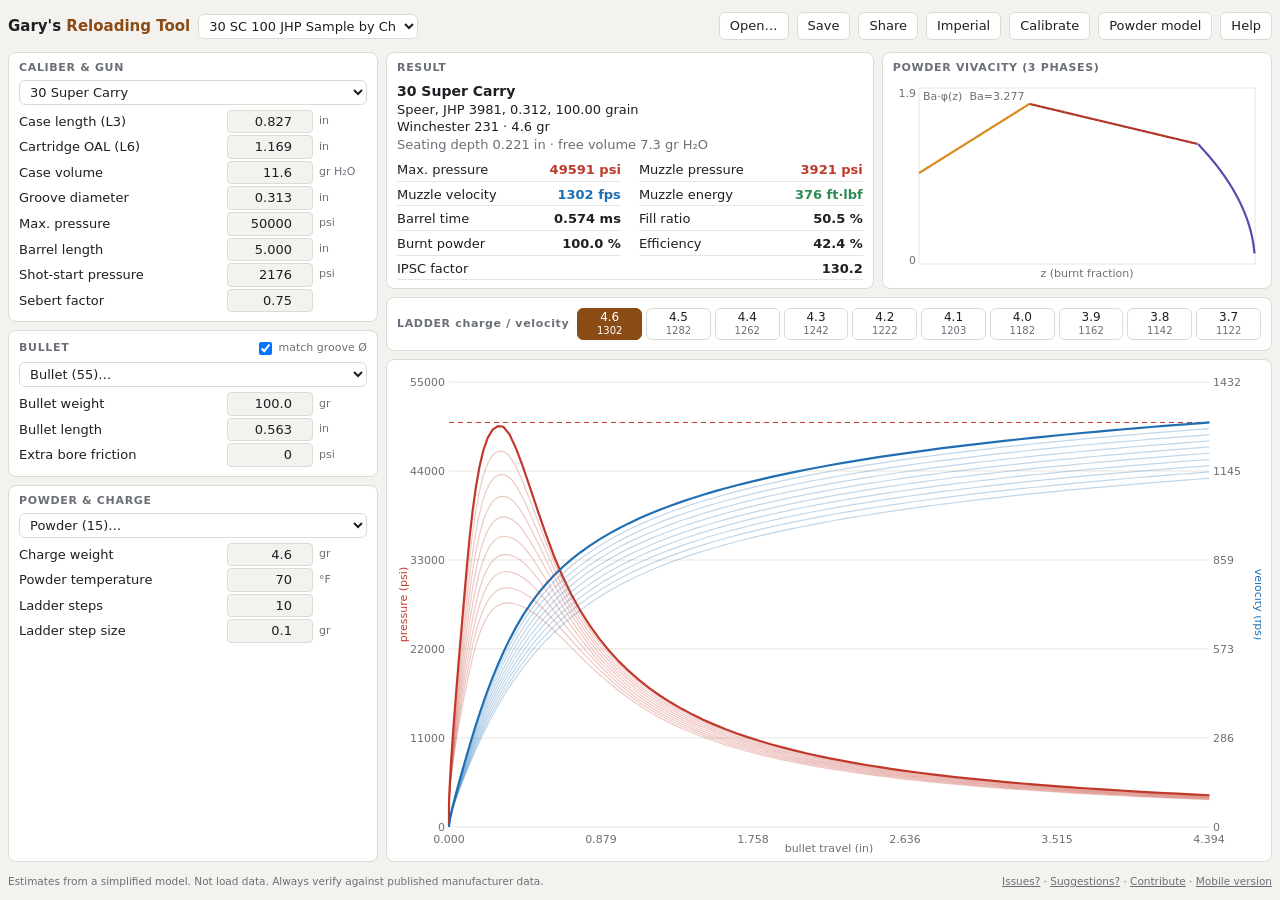
==== web/index.html @ 014fd68a "Add Contribute link to the GitHub repository; scrollable More tab on small phones" ====
<!doctype html>
<html lang="en">
<head>
<meta charset="utf-8">
<meta name="viewport" content="width=device-width, initial-scale=1">
<title>Gary's Reloading Tool</title>
<script>
  // Send phones and tablets to the mobile layout unless the user asked for desktop.
  (function () {
    var q = location.search, ua = navigator.userAgent || '';
    if (/[?&]desktop=1/.test(q)) { try { sessionStorage.setItem('grt.forceDesktop', '1'); } catch (e) {} return; }
    var force = false; try { force = sessionStorage.getItem('grt.forceDesktop') === '1'; } catch (e) {}
    if (!force && /Mobi|Android|iPhone|iPad|iPod|Opera Mini|IEMobile|webOS|BlackBerry/i.test(ua)) location.replace('mobile.html');
  })();
</script>
<link rel="stylesheet" href="style.css">
<link rel="stylesheet" href="desktop.css">
</head>
<body data-minw="940" data-minh="610">
<div id="app">
  <div id="main">
    <header>
      <div class="brand">Gary's <span>Reloading Tool</span></div>
      <select id="selLoad" aria-label="Example loads"></select>
      <div class="sp"></div>
      <button id="btnOpen" title="Open .grtload / .caliber / .projectile / .propellant">Open…</button>
      <button id="btnSave" title="Download this load as .grtload">Save</button>
      <button id="btnShare" title="Share this load, caliber, bullet or powder with the community">Share</button>
      <button id="btnUnits" title="Switch units">Imperial</button>
      <button id="btnCal" title="Fit powder to your chronograph data">Calibrate</button>
      <button id="btnAdv" title="Show powder model parameters">Powder model</button>
      <button id="btnHelp">Help</button>
      <input id="file" type="file" multiple accept=".grtload,.caliber,.projectile,.propellant,.xml" hidden>
    </header>
    <div id="body">
      <div id="left">
        <div class="panel"><div class="ph"><h2>Caliber &amp; gun</h2></div><select id="selCaliber"></select><div id="f-caliber"></div></div>
        <div class="panel"><div class="ph"><h2>Bullet</h2><label class="chk"><input type="checkbox" id="projFilter" checked> match groove Ø</label></div><select id="selProjectile"></select><div id="f-projectile"></div></div>
        <div class="panel pw"><div class="ph"><h2>Powder &amp; charge</h2></div><select id="selPowder"></select><div id="f-powder"></div></div>
      </div>
      <div id="right">
        <div id="top">
          <div class="panel"><h2>Result</h2><div id="summary"></div><div id="res"><div id="results"></div></div></div>
          <div class="panel" id="vivp"><h2>Powder vivacity (3 phases)</h2><canvas id="viv"></canvas></div>
        </div>
        <div class="panel" id="ladp"><h2>Ladder <span class="muted nocase">charge / velocity</span></h2><div id="ladder"></div></div>
        <div class="panel" id="chartp"><canvas id="chart"></canvas></div>
      </div>
    </div>
    <footer class="disclaimer"><span>Estimates from a simplified model. Not load data. Always verify against published manufacturer data.</span><span><a href="mailto:webmaster@garysreloadingtool.com?subject=I%20found%20an%20issue%20on%20the%20website.">Issues?</a> · <a href="mailto:webmaster@garysreloadingtool.com?subject=I%20have%20a%20suggestion.">Suggestions?</a> · <a href="https://github.com/garysreloadingtool/community-reloading-db">Contribute</a> · <a href="mobile.html">Mobile version</a></span></footer>
  </div>
</div>
<div id="gate" class="modal" hidden><div class="box">
  <h3>Screen too small</h3>
  <p>This version is meant for a window of at least <b id="gateSize"></b>.</p>
  <p class="muted">Enlarge the window, rotate your device, or zoom out.</p>
  <button id="gateTry">Try anyway</button>
</div></div>

<div id="help" class="modal" hidden><div class="box">
  <h3>About Gary's Reloading Tool</h3>
  <p>An interior-ballistics estimator that runs entirely in your browser. Nothing is uploaded; save this page (or the whole folder) and it works offline.</p>
  <ul>
    <li>Pick an example load, or a caliber, bullet and powder. Every value can be edited.</li>
    <li><b>Open</b> reads <code>.grtload</code>, <code>.caliber</code>, <code>.projectile</code> and <code>.propellant</code> files (you can also drag and drop them). <b>Save</b> downloads the current load.</li>
    <li>Ladder: set the steps (2–10) and step size to compare reduced charges. Click a step to highlight it.</li>
    <li>Built-in data comes from the community GRT database collection (github.com/zen/grt_databases, CC0).</li>
  </ul>
  <p><b>Safety:</b> results come from a simplified model and can be wrong by a wide margin. Never use them as load data. Always start from published manufacturer data, measure your own case volume and bullet length, and work up carefully.</p>
  <button data-close>Close</button>
</div></div>

<div id="calib" class="modal" hidden><div class="box cbox">
  <div class="chead"><h3>Calibration library</h3><select id="cList" aria-label="Saved calibrations"></select><button id="cNew">New</button><button data-close aria-label="Close">✕</button></div>
  <div class="ctabs"><button class="on" data-ctab="0">Firearm</button><button data-ctab="1">Setup</button><button data-ctab="2">Shots &amp; fit</button></div>
  <div class="cbody">
    <div class="ccol">
      <div class="cload muted" data-cp="0">Load: <span id="cLoad"></span></div>
      <div id="cFieldsT" class="cgrid" data-cp="0"></div>
      <div id="cFieldsN" class="cgrid" data-cp="1"></div>
      <label class="cf cnotes" data-cp="1"><span>Notes</span><textarea id="c-notes" rows="2" placeholder="scope, suppressor, cleaning, conditions…"></textarea></label>
    </div>
    <div class="ccol" data-cp="2">
      <label class="cf"><span>Shots: one charge per line, then each velocity (<i id="cShotsUnit"></i>)</span>
        <textarea id="cShots" rows="5" placeholder="38.0: 2771 2790 2782 2789&#10;41.0: 2974 2973 2982 2978 2980"></textarea></label>
      <div id="cOut"></div>
    </div>
  </div>
  <div class="cbtns"><button id="cFit" class="on">Fit powder</button><button id="cSave">Save</button><button id="cApply">Apply to load</button>
    <span class="sp"></span><button id="cImport">Import…</button><button id="cExport">Export all</button><button id="cDel">Delete</button><button id="cShare">Share…</button><button id="cCommunity">Community…</button>
    <input id="cFile" type="file" accept=".json,application/json" hidden></div>
  <div class="disclaimer">Saved in this browser only. Use Export to back up or move to another device.</div>
</div></div>
<div id="mcomm" class="modal" hidden><div class="box mbox">
  <div class="chead"><h3>Community calibrations</h3><span class="sp flex1"></span><button id="mRefresh">Refresh</button><button data-close aria-label="Close">✕</button></div>
  <div class="mfilter"><input id="mSearch" type="search" placeholder="Search firearm, caliber, bullet, powder…"><label class="chk"><input type="checkbox" id="mMatch" checked> match current load</label></div>
  <div id="mList"></div>
  <div class="mfoot"><span id="mStatus" class="muted"></span><span class="sp"></span><button id="mPrev">‹</button><span id="mPage"></span><button id="mNext">›</button></div>
  <div class="disclaimer">Shared by other users and only checked for format. Their rifles are not yours: start low and verify with your own chronograph.</div>
</div></div>
<div id="cshare" class="modal" hidden><div class="box">
  <h3>Share with the community</h3>
  <p class="muted">Opens a GitHub issue (free account needed) with the data below. A maintainer reviews it before it's published. Your serial number and location are never shared.</p>
  <div class="mfilter"><input id="shHandle" type="text" placeholder="Name to credit (optional)"><label class="chk"><input type="checkbox" id="shNotes"> include notes</label></div>
  <pre id="shPreview"></pre>
  <div class="cbtns"><button id="shSubmit" class="on">Open GitHub issue</button><button id="shDownload">Download</button><span class="sp"></span><button data-close>Cancel</button></div>
</div></div>
<div id="ishare" class="modal" hidden><div class="box">
  <h3>Share with the community</h3>
  <p class="muted">Shares the current item with everyone using the site. It opens a GitHub issue (free account needed), and a maintainer reviews it before it appears in the lists (marked ☁).</p>
  <div class="cbtns ikinds"><button data-ikind="load">Whole load</button><button data-ikind="caliber">Caliber</button><button data-ikind="projectile">Bullet</button><button data-ikind="powder">Powder</button></div>
  <div class="mfilter mt8"><input id="isName" type="text" maxlength="120" placeholder="Name"></div>
  <div class="mfilter mt6"><input id="isHandle" type="text" maxlength="40" placeholder="Name to credit (optional)"><input id="isNotes" type="text" maxlength="500" placeholder="Notes, e.g. source of the data (optional)"></div>
  <pre id="isPreview"></pre>
  <div class="cbtns"><button id="isSubmit" class="on">Open GitHub issue</button><button id="isDownload">Download</button><span class="sp"></span><button data-close>Cancel</button></div>
</div></div>
<div id="toast" class="toast"></div>
<script src="tt.js"></script>
<script src="config.js"></script>
<script src="data.js"></script>
<script src="engine.js"></script>
<script src="app.js"></script>
<script src="calib.js"></script>
<script src="community.js"></script>
<script src="items.js"></script>
</body>
</html>
---- web/style.css ----
:root {
  --bg: #f3f2ee; --panel: #ffffff; --fg: #1d1f22; --muted: #6b6f76; --line: #dcdad3; --grid: #e7e5df;
  --accent: #8a4b14; --accent-fg: #fff; --bad: #c0392b;
  --c-p: #c0392b; --c-v: #1f6fb2; --c-e: #2e8b57; --c-1: #d98a1c; --c-2: #b0392b; --c-3: #5a4bb0;
  color-scheme: light;
}
@media (prefers-color-scheme: dark) {
  :root:not([data-theme="light"]) {
    --bg: #15171a; --panel: #1e2125; --fg: #e7e6e2; --muted: #9aa0a8; --line: #33373d; --grid: #2a2e33;
    --accent: #e0a060; --accent-fg: #1a1a1a; --bad: #ff6b5b; --c-p: #ff7a6b; --c-v: #6fb3ff; --c-e: #6fd39a;
    --c-1: #f0b050; --c-2: #ff7a6b; --c-3: #a99bff;
    color-scheme: dark;
  }
}
:root[data-theme="dark"] {
  --bg: #15171a; --panel: #1e2125; --fg: #e7e6e2; --muted: #9aa0a8; --line: #33373d; --grid: #2a2e33;
  --accent: #e0a060; --accent-fg: #1a1a1a; --bad: #ff6b5b; --c-p: #ff7a6b; --c-v: #6fb3ff; --c-e: #6fd39a;
  --c-1: #f0b050; --c-2: #ff7a6b; --c-3: #a99bff;
  color-scheme: dark;
}
* { box-sizing: border-box; }
html, body { margin: 0; height: 100%; overflow: hidden; background: var(--bg); color: var(--fg); font: 13px/1.35 system-ui, -apple-system, "Segoe UI", sans-serif; }
body.tryanyway { overflow: auto; }
button, select, input { font: inherit; color: inherit; }
button { background: var(--panel); border: 1px solid var(--line); border-radius: 6px; padding: 4px 10px; cursor: pointer; }
button:hover { border-color: var(--accent); }
button.on { background: var(--accent); color: var(--accent-fg); border-color: var(--accent); }
select { background: var(--panel); border: 1px solid var(--line); border-radius: 6px; padding: 3px 6px; width: 100%; min-width: 0; }
.panel { background: var(--panel); border: 1px solid var(--line); border-radius: 8px; padding: 8px 10px; min-height: 0; overflow: hidden; }
h2 { font-size: 11px; text-transform: uppercase; letter-spacing: .06em; color: var(--muted); margin: 0 0 6px; font-weight: 600; }
.row { display: grid; grid-template-columns: 1fr 86px 46px; align-items: center; gap: 6px; padding: 1px 0; }
.row .lbl { white-space: nowrap; overflow: hidden; text-overflow: ellipsis; }
.row input { width: 100%; border: 1px solid var(--line); border-radius: 4px; padding: 2px 5px; background: var(--bg); text-align: right; }
.row .unit { color: var(--muted); font-size: 11px; white-space: nowrap; overflow: hidden; }
.row.adv { display: none; }
body.showadv .row.adv { display: grid; }
.muted { color: var(--muted); }
.brand { font-weight: 700; font-size: 15px; white-space: nowrap; }
.brand span { color: var(--accent); }
#summary .t { font-weight: 700; font-size: 14px; }
#summary div { white-space: nowrap; overflow: hidden; text-overflow: ellipsis; }
.kv { display: flex; justify-content: space-between; gap: 8px; padding: 2px 0; border-bottom: 1px solid var(--grid); }
.kv b { font-variant-numeric: tabular-nums; }
.kv.p b { color: var(--c-p); } .kv.v b { color: var(--c-v); } .kv.e b { color: var(--c-e); } .kv.bad b { color: var(--bad); }
.warn { color: var(--bad); font-weight: 600; margin-top: 4px; }
#ladder { display: flex; gap: 4px; overflow: hidden; flex-wrap: nowrap; }
.lstep { flex: 1 1 0; min-width: 0; padding: 2px 2px; font-size: 12px; display: flex; flex-direction: column; align-items: center; line-height: 1.15; }
.lstep small { color: var(--muted); font-size: 10px; } .lstep.on small { color: inherit; }
.lstep.over { border-color: var(--bad); }
canvas { display: block; width: 100%; height: 100%; touch-action: pan-y; }
.chk { display: flex; gap: 4px; align-items: center; font-size: 11px; color: var(--muted); white-space: nowrap; }
.disclaimer { font-size: 10.5px; color: var(--muted); }
.toast { position: fixed; left: 50%; bottom: 18px; transform: translateX(-50%) translateY(80px); background: var(--fg); color: var(--bg); padding: 8px 14px; border-radius: 8px; transition: transform .25s; z-index: 50; max-width: 90vw; }
.toast.show { transform: translateX(-50%) translateY(0); } .toast.bad { background: var(--bad); color: #fff; }
.modal { position: fixed; inset: 0; background: rgba(0,0,0,.45); display: flex; align-items: center; justify-content: center; z-index: 60; padding: 16px; }
.modal[hidden] { display: none; }
.modal .box { background: var(--panel); border: 1px solid var(--line); border-radius: 10px; padding: 18px 20px; max-width: 560px; width: 100%; max-height: 100%; overflow: auto; }
.modal h3 { margin: 0 0 8px; }
.modal p, .modal li { margin: 6px 0; }
#gate .box { text-align: center; max-width: 420px; }
#gate .box button { margin-top: 10px; background: var(--accent); color: var(--accent-fg); border-color: var(--accent); padding: 6px 16px; }
body.gated #app { visibility: hidden; }

/* calibration library */
.modal .cbox { max-width: 980px; display: flex; flex-direction: column; gap: 8px; padding: 14px 16px; }
.chead { display: flex; gap: 8px; align-items: center; }
.chead h3 { margin: 0; white-space: nowrap; } .chead select { flex: 1; }
.cbody { display: grid; grid-template-columns: minmax(0, 1.3fr) minmax(0, 1fr); gap: 14px; min-height: 0; }
.ccol { display: flex; flex-direction: column; gap: 6px; min-width: 0; }
.cgrid { display: grid; grid-template-columns: repeat(3, minmax(0, 1fr)); gap: 4px 8px; }
.cf { display: flex; flex-direction: column; gap: 1px; font-size: 11px; color: var(--muted); min-width: 0; }
.cf i { font-style: normal; }
.cf input, .cf textarea { font: inherit; font-size: 13px; color: var(--fg); background: var(--bg); border: 1px solid var(--line); border-radius: 4px; padding: 3px 6px; width: 100%; resize: none; }
.cf textarea#cShots { font-family: ui-monospace, Menlo, monospace; }
.cload { white-space: nowrap; overflow: hidden; text-overflow: ellipsis; font-size: 12px; }
#cOut table { width: 100%; border-collapse: collapse; font-variant-numeric: tabular-nums; font-size: 12px; }
#cOut th, #cOut td { text-align: right; padding: 1px 4px; border-bottom: 1px solid var(--grid); }
#cOut th { color: var(--muted); font-weight: 600; }
.cbtns { display: flex; gap: 6px; flex-wrap: wrap; } .cbtns .sp { flex: 1; }
.ctabs { display: none; }

/* community */
.modal .mbox { max-width: 900px; height: min(620px, 100%); display: flex; flex-direction: column; gap: 8px; }
.mfilter { display: flex; gap: 8px; align-items: center; }
.mfilter input[type=search], .mfilter input[type=text] { flex: 1; min-width: 0; font: inherit; color: var(--fg); background: var(--bg); border: 1px solid var(--line); border-radius: 6px; padding: 4px 8px; }
#mList { flex: 1; min-height: 0; overflow: hidden; display: flex; flex-direction: column; gap: 4px; }
.mrow { display: flex; gap: 6px; align-items: center; border-bottom: 1px solid var(--grid); padding: 3px 0; height: 42px; }
.mtxt { flex: 1; min-width: 0; } .mtxt, .mtxt div { white-space: nowrap; overflow: hidden; text-overflow: ellipsis; } .mtxt .muted { font-size: 11.5px; }
.mfoot { display: flex; gap: 6px; align-items: center; } .mfoot .sp { flex: 1; } #mStatus { font-size: 11.5px; overflow: hidden; text-overflow: ellipsis; white-space: nowrap; min-width: 0; }
#shPreview, #isPreview { background: var(--bg); border: 1px solid var(--line); border-radius: 6px; padding: 6px; font-size: 11px; height: 220px; overflow: hidden; margin: 8px 0; white-space: pre-wrap; }
#mPage { white-space: nowrap; }

/* powder & charge: the extra model rows can exceed the panel, so this list scrolls */
#f-powder { flex: 1 1 auto; min-height: 0; overflow-y: auto; overscroll-behavior: contain; padding-right: 2px; }

/* share item dialog */
.ikinds button { flex: 1; }
#f-caliber, #f-projectile { min-height: 0; overflow-y: auto; overscroll-behavior: contain; padding-right: 2px; }

/* small utilities (used instead of inline style attributes, which the CSP blocks) */
.mt6 { margin-top: 6px; } .mt8 { margin-top: 8px; } .mt10 { margin-top: 10px; } .mtauto { margin-top: auto; }
.flex1 { flex: 1; } .pad8 { padding: 8px; } .nocase { text-transform: none; }
---- web/desktop.css ----
/* Desktop layout (index.html). */
  #app { display: grid; height: 100vh; grid-template-columns: minmax(0, 1fr); grid-template-rows: minmax(0, 1fr); gap: 8px; padding: 8px; }
  #main { grid-column: 1; grid-row: 1; display: grid; grid-template-rows: 36px minmax(0, 1fr) 22px; gap: 8px; min-height: 0; }
  header { display: flex; align-items: center; gap: 8px; }
  header select { width: 220px; }
  header button { white-space: nowrap; }
  header .sp { flex: 1; }
  #body { display: grid; grid-template-columns: 370px minmax(0, 1fr); gap: 8px; min-height: 0; }
  #left { display: flex; flex-direction: column; gap: 8px; min-height: 0; }
  #left .panel { display: flex; flex-direction: column; gap: 4px; }
  #left .panel { flex: 0 1 auto; min-height: 120px; }
  #left .panel:nth-child(2) { flex-shrink: 0; }
  #left .panel.pw { flex: 1 1 0; min-height: 190px; }

  .ph { display: flex; justify-content: space-between; align-items: center; gap: 6px; }
  .ph h2 { margin: 0; }
  #right { display: grid; grid-template-rows: auto 54px minmax(0, 1fr); gap: 8px; min-height: 0; }
  #top { display: grid; grid-template-columns: minmax(0, 1.25fr) minmax(0, 1fr); gap: 8px; }
  #res { display: grid; grid-template-columns: minmax(0,1fr) minmax(0,1fr); gap: 2px 18px; margin-top: 6px; }
  #res .kv:nth-last-child(1) { grid-column: span 2; }
  #vivp { display: flex; flex-direction: column; }
  #vivp canvas { flex: 1; min-height: 120px; }
  #ladp { display: flex; align-items: center; gap: 8px; padding: 6px 10px; }
  #ladp h2 { margin: 0; white-space: nowrap; }
  #ladder { flex: 1; }
  #chartp { position: relative; }
  footer { display: flex; justify-content: space-between; gap: 12px; align-items: center; }
  footer a { color: var(--muted); }
  #results { display: contents; }
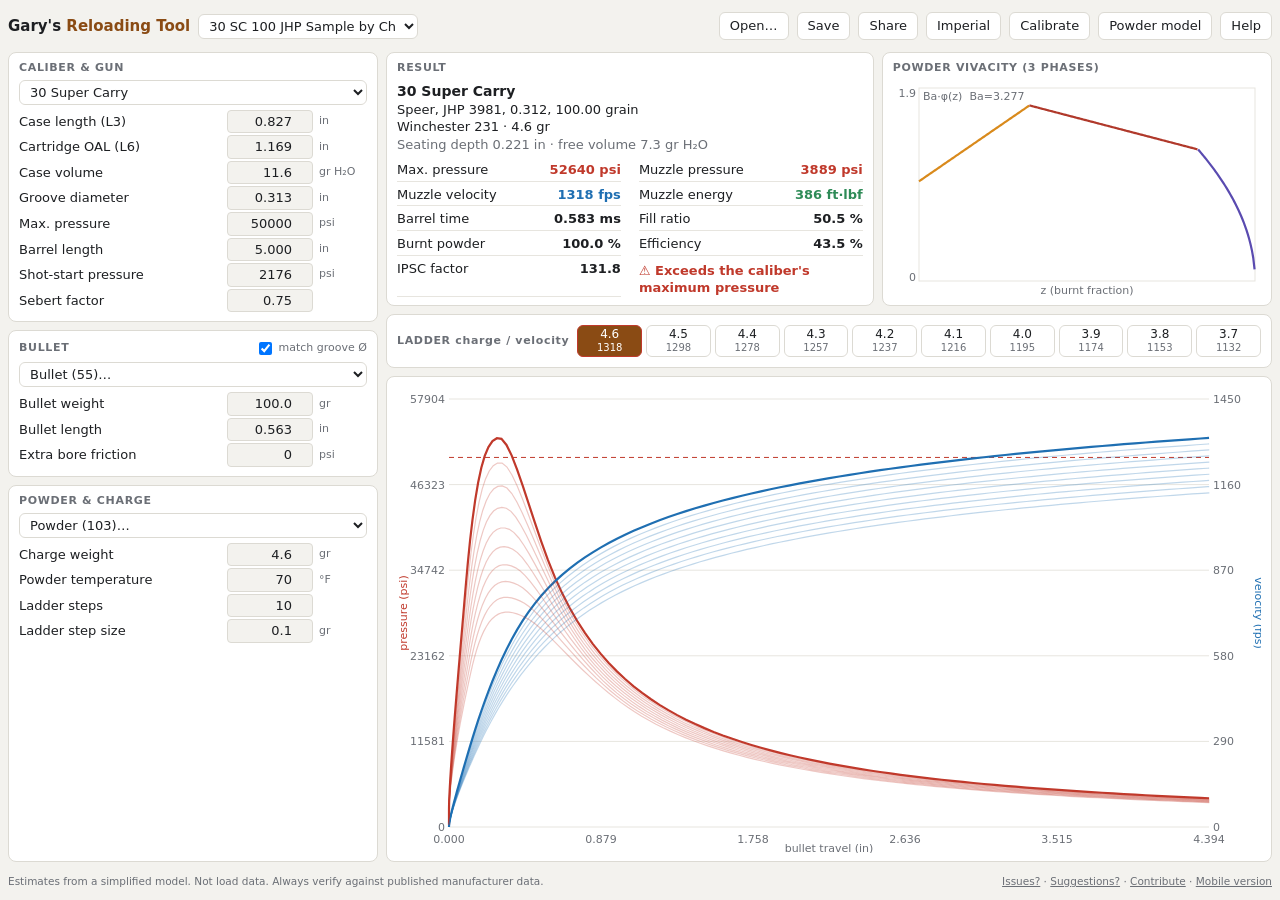
==== commit e44aeac0: "Fitted powders and typical cartridges; stable integrator, wall heat loss and overfill checks - 92 ri" ====
--- a/web/index.html
+++ b/web/index.html
@@ -118,6 +118,7 @@
 <script src="tt.js"></script>
 <script src="config.js"></script>
 <script src="data.js"></script>
+<script src="fitted.js"></script>
 <script src="engine.js"></script>
 <script src="app.js"></script>
 <script src="calib.js"></script>
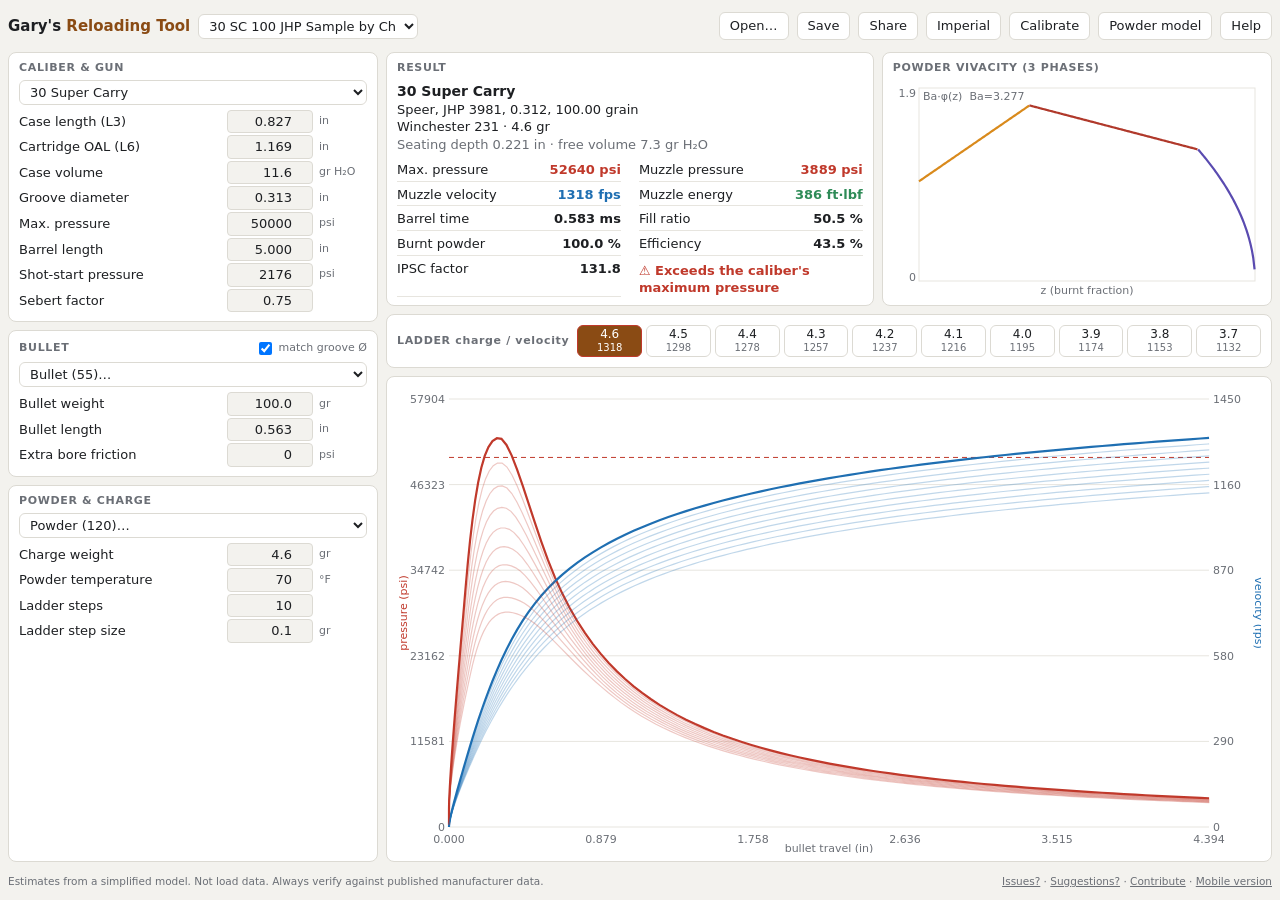
==== commit 93879bf0: "Remove the firearm serial/ID field; require maintainer approval for community calibrations The calib" ====
--- a/web/index.html
+++ b/web/index.html
@@ -100,7 +100,7 @@
 </div></div>
 <div id="cshare" class="modal" hidden><div class="box">
   <h3>Share with the community</h3>
-  <p class="muted">Opens a GitHub issue (free account needed) with the data below. A maintainer reviews it before it's published. Your serial number and location are never shared.</p>
+  <p class="muted">Opens a GitHub issue (free account needed) with the data below. A maintainer reviews it before it's published. Your location is never shared.</p>
   <div class="mfilter"><input id="shHandle" type="text" placeholder="Name to credit (optional)"><label class="chk"><input type="checkbox" id="shNotes"> include notes</label></div>
   <pre id="shPreview"></pre>
   <div class="cbtns"><button id="shSubmit" class="on">Open GitHub issue</button><button id="shDownload">Download</button><span class="sp"></span><button data-close>Cancel</button></div>
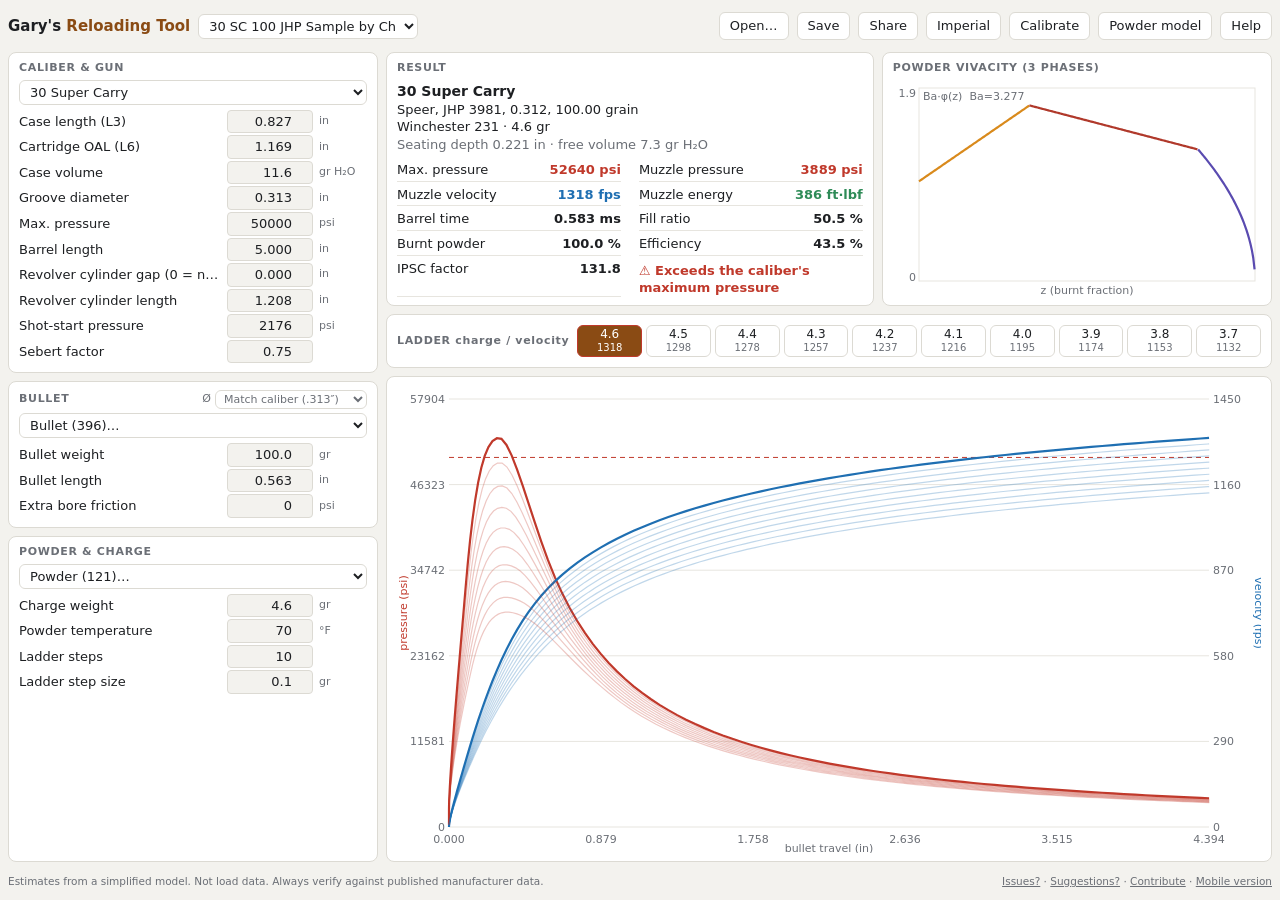
==== commit b9b49846: "Add ~1,500 bullets from manufacturer manuals; filter bullet list by diameter Bullets named in the re" ====
--- a/web/index.html
+++ b/web/index.html
@@ -35,7 +35,7 @@
     <div id="body">
       <div id="left">
         <div class="panel"><div class="ph"><h2>Caliber &amp; gun</h2></div><select id="selCaliber"></select><div id="f-caliber"></div></div>
-        <div class="panel"><div class="ph"><h2>Bullet</h2><label class="chk"><input type="checkbox" id="projFilter" checked> match groove Ø</label></div><select id="selProjectile"></select><div id="f-projectile"></div></div>
+        <div class="panel"><div class="ph"><h2>Bullet</h2><label class="chk">Ø <select id="projDia" class="mini" title="Filter the bullet list by diameter"></select></label></div><select id="selProjectile"></select><div id="f-projectile"></div></div>
         <div class="panel pw"><div class="ph"><h2>Powder &amp; charge</h2></div><select id="selPowder"></select><div id="f-powder"></div></div>
       </div>
       <div id="right">
@@ -119,6 +119,7 @@
 <script src="config.js"></script>
 <script src="data.js"></script>
 <script src="fitted.js"></script>
+<script src="bullets.js"></script>
 <script src="engine.js"></script>
 <script src="app.js"></script>
 <script src="calib.js"></script>
--- a/web/style.css
+++ b/web/style.css
@@ -49,6 +49,7 @@
 .lstep.over { border-color: var(--bad); }
 canvas { display: block; width: 100%; height: 100%; touch-action: pan-y; }
 .chk { display: flex; gap: 4px; align-items: center; font-size: 11px; color: var(--muted); white-space: nowrap; }
+.chk select.mini { width: auto; max-width: 180px; font-size: 11px; padding: 1px 4px; }
 .disclaimer { font-size: 10.5px; color: var(--muted); }
 .toast { position: fixed; left: 50%; bottom: 18px; transform: translateX(-50%) translateY(80px); background: var(--fg); color: var(--bg); padding: 8px 14px; border-radius: 8px; transition: transform .25s; z-index: 50; max-width: 90vw; }
 .toast.show { transform: translateX(-50%) translateY(0); } .toast.bad { background: var(--bad); color: #fff; }
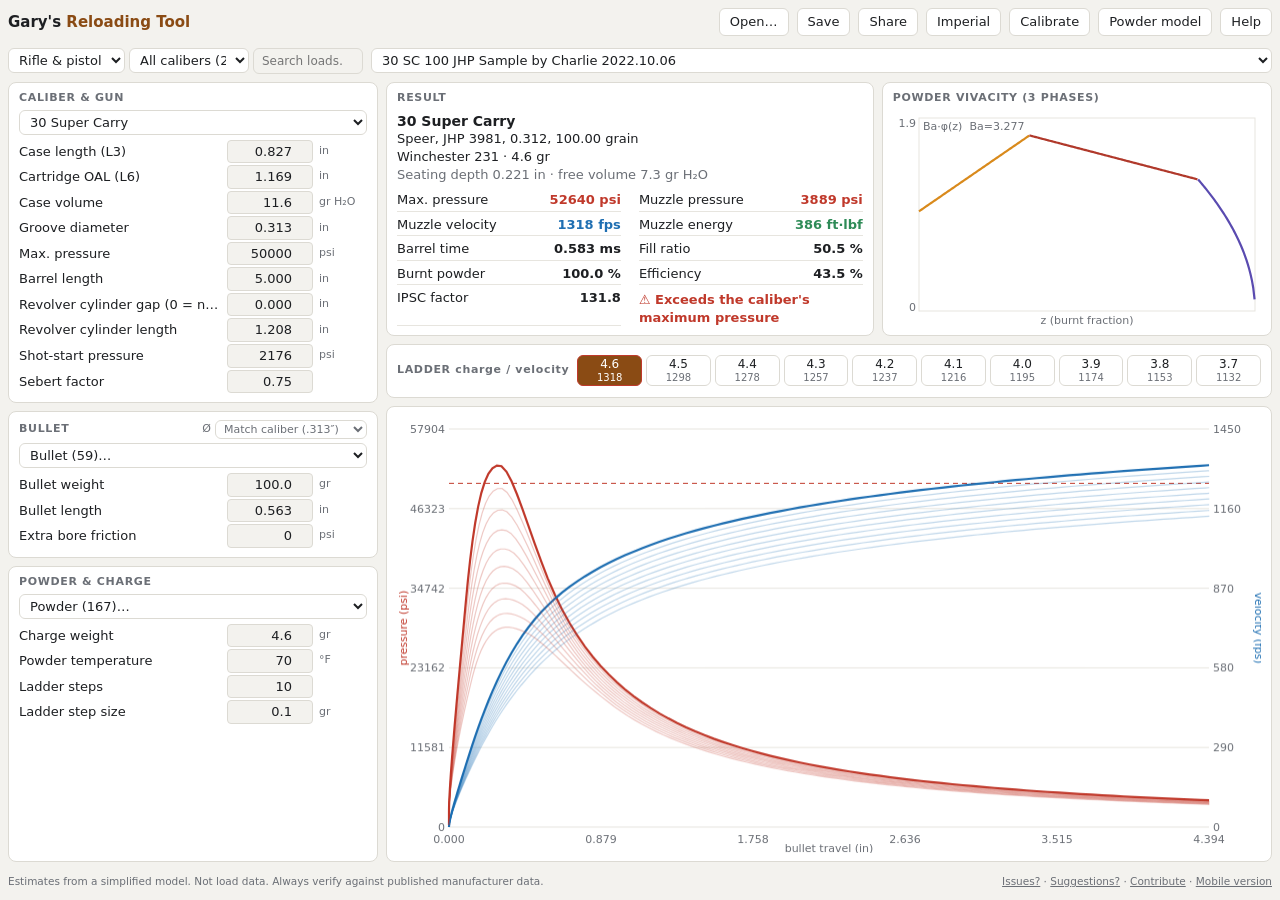
==== commit 04d5c038: "Example loads: filter by rifle/pistol and caliber, and search The example load list can be narrowed " ====
--- a/web/index.html
+++ b/web/index.html
@@ -21,8 +21,10 @@
   <div id="main">
     <header>
       <div class="brand">Gary's <span>Reloading Tool</span></div>
+      <div class="mfilter lfilt"><select id="loadType" class="mini" aria-label="Rifle or pistol loads" title="Show rifle or pistol loads"><option value="">Rifle &amp; pistol</option><option value="rifle">Rifle</option><option value="pistol">Pistol</option></select><select id="loadCal" class="mini" aria-label="Caliber of example loads" title="Show loads for one caliber"></select><input id="loadSearch" type="search" placeholder="Search loads…" aria-label="Search example loads"></div>
       <select id="selLoad" aria-label="Example loads"></select>
       <div class="sp"></div>
+      <div class="brk"></div>
       <button id="btnOpen" title="Open .grtload / .caliber / .projectile / .propellant">Open…</button>
       <button id="btnSave" title="Download this load as .grtload">Save</button>
       <button id="btnShare" title="Share this load, caliber, bullet or powder with the community">Share</button>
@@ -47,7 +49,7 @@
         <div class="panel" id="chartp"><canvas id="chart"></canvas></div>
       </div>
     </div>
-    <footer class="disclaimer"><span>Estimates from a simplified model. Not load data. Always verify against published manufacturer data.</span><span><a href="mailto:webmaster@garysreloadingtool.com?subject=I%20found%20an%20issue%20on%20the%20website.">Issues?</a> · <a href="mailto:webmaster@garysreloadingtool.com?subject=I%20have%20a%20suggestion.">Suggestions?</a> · <a href="https://github.com/garysreloadingtool/community-reloading-db">Contribute</a> · <a href="mobile.html">Mobile version</a></span></footer>
+    <footer class="disclaimer"><span>Estimates from a simplified model. Not load data. Always verify against published manufacturer data.</span><span><a href="mailto:webmaster@garysreloadingtool.com?subject=I%20found%20an%20issue%20on%20the%20website.">Issues?</a> · <a href="mailto:webmaster@garysreloadingtool.com?subject=I%20have%20a%20suggestion.">Suggestions?</a> · <a href="https://github.com/garysreloadingtool/garysreloadingtool">Contribute</a> · <a href="mobile.html">Mobile version</a></span></footer>
   </div>
 </div>
 <div id="gate" class="modal" hidden><div class="box">
--- a/web/desktop.css
+++ b/web/desktop.css
@@ -3,8 +3,20 @@
   #main { grid-column: 1; grid-row: 1; display: grid; grid-template-rows: 36px minmax(0, 1fr) 22px; gap: 8px; min-height: 0; }
   header { display: flex; align-items: center; gap: 8px; }
   header select { width: 220px; }
+  header .lfilt { gap: 4px; }
+  header .lfilt select.mini { width: auto; max-width: 120px; }
+  header .lfilt input[type=search] { width: 110px; flex: none; font-size: 12px; }
   header button { white-space: nowrap; }
   header .sp { flex: 1; }
+  header .brk { display: none; }
+  /* Too narrow for one row: the example-load picker and its filters move to a second header row. */
+  @media (max-width: 1319px) {
+    #main { grid-template-rows: auto minmax(0, 1fr) 22px; }
+    header { flex-wrap: wrap; row-gap: 6px; }
+    header .brk { display: block; flex-basis: 100%; height: 0; order: 9; }
+    header .lfilt { order: 10; }
+    header #selLoad { order: 11; flex: 1; width: auto; min-width: 0; }
+  }
   #body { display: grid; grid-template-columns: 370px minmax(0, 1fr); gap: 8px; min-height: 0; }
   #left { display: flex; flex-direction: column; gap: 8px; min-height: 0; }
   #left .panel { display: flex; flex-direction: column; gap: 4px; }
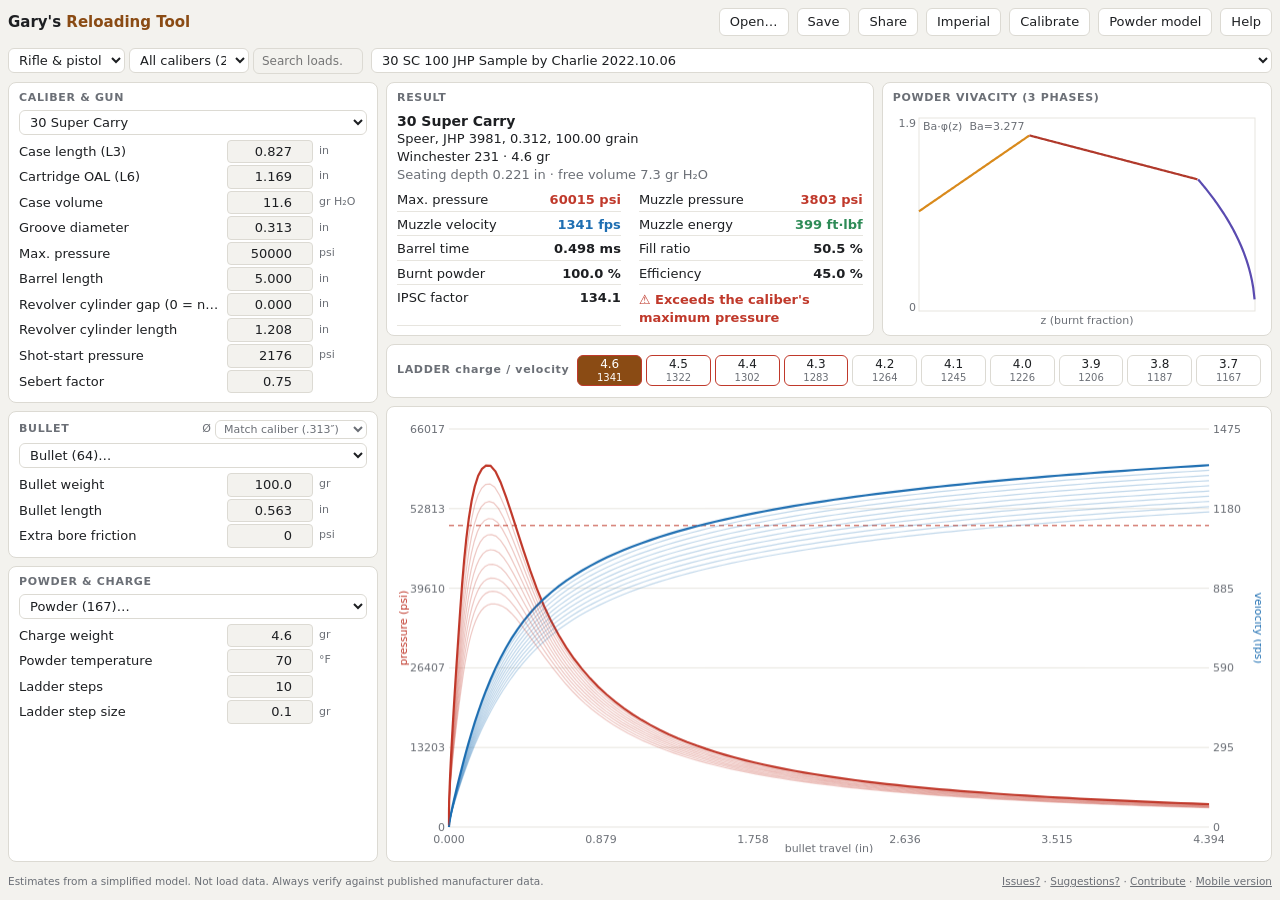
==== commit f7a14dc0: "Add Berry's Manufacturing bullets to the projectile list 76 Berry's plated, Hybrid Hollow Point and " ====
--- a/web/index.html
+++ b/web/index.html
@@ -4,6 +4,8 @@
 <meta charset="utf-8">
 <meta name="viewport" content="width=device-width, initial-scale=1">
 <title>Gary's Reloading Tool</title>
+<meta name="description" content="Free in-browser interior ballistics estimator for handloaders: muzzle velocity and pressure estimates from powders fitted to published load data. Works offline on desktop and phone.">
+<link rel="canonical" href="https://garysreloadingtool.com/">
 <script>
   // Send phones and tablets to the mobile layout unless the user asked for desktop.
   (function () {
@@ -122,6 +124,7 @@
 <script src="data.js"></script>
 <script src="fitted.js"></script>
 <script src="bullets.js"></script>
+<script src="bullets_berrys.js"></script>
 <script src="engine.js"></script>
 <script src="app.js"></script>
 <script src="calib.js"></script>
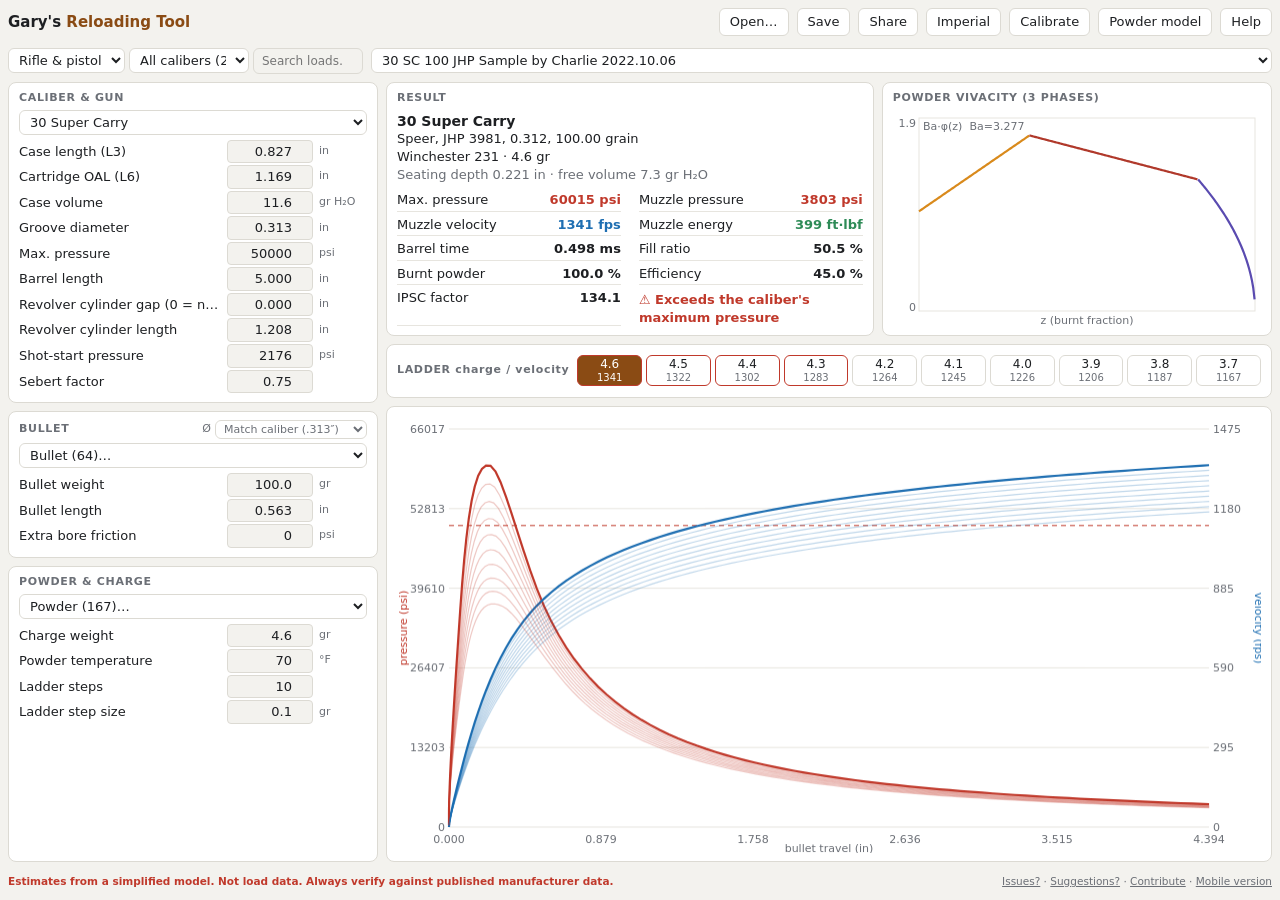
==== commit e592f24c: "Make the "simplified model / not load data" disclaimer bold and red Add a .disclaimer-warn class (va" ====
--- a/web/index.html
+++ b/web/index.html
@@ -51,7 +51,7 @@
         <div class="panel" id="chartp"><canvas id="chart"></canvas></div>
       </div>
     </div>
-    <footer class="disclaimer"><span>Estimates from a simplified model. Not load data. Always verify against published manufacturer data.</span><span><a href="mailto:webmaster@garysreloadingtool.com?subject=I%20found%20an%20issue%20on%20the%20website.">Issues?</a> · <a href="mailto:webmaster@garysreloadingtool.com?subject=I%20have%20a%20suggestion.">Suggestions?</a> · <a href="https://github.com/garysreloadingtool/garysreloadingtool">Contribute</a> · <a href="mobile.html">Mobile version</a></span></footer>
+    <footer class="disclaimer"><span class="disclaimer-warn">Estimates from a simplified model. Not load data. Always verify against published manufacturer data.</span><span><a href="mailto:webmaster@garysreloadingtool.com?subject=I%20found%20an%20issue%20on%20the%20website.">Issues?</a> · <a href="mailto:webmaster@garysreloadingtool.com?subject=I%20have%20a%20suggestion.">Suggestions?</a> · <a href="https://github.com/garysreloadingtool/garysreloadingtool">Contribute</a> · <a href="mobile.html">Mobile version</a></span></footer>
   </div>
 </div>
 <div id="gate" class="modal" hidden><div class="box">
--- a/web/style.css
+++ b/web/style.css
@@ -51,6 +51,7 @@
 .chk { display: flex; gap: 4px; align-items: center; font-size: 11px; color: var(--muted); white-space: nowrap; }
 .chk select.mini { width: auto; max-width: 180px; font-size: 11px; padding: 1px 4px; }
 .disclaimer { font-size: 10.5px; color: var(--muted); }
+.disclaimer-warn { color: var(--bad); font-weight: 700; }
 .toast { position: fixed; left: 50%; bottom: 18px; transform: translateX(-50%) translateY(80px); background: var(--fg); color: var(--bg); padding: 8px 14px; border-radius: 8px; transition: transform .25s; z-index: 50; max-width: 90vw; }
 .toast.show { transform: translateX(-50%) translateY(0); } .toast.bad { background: var(--bad); color: #fff; }
 .modal { position: fixed; inset: 0; background: rgba(0,0,0,.45); display: flex; align-items: center; justify-content: center; z-index: 60; padding: 16px; }
